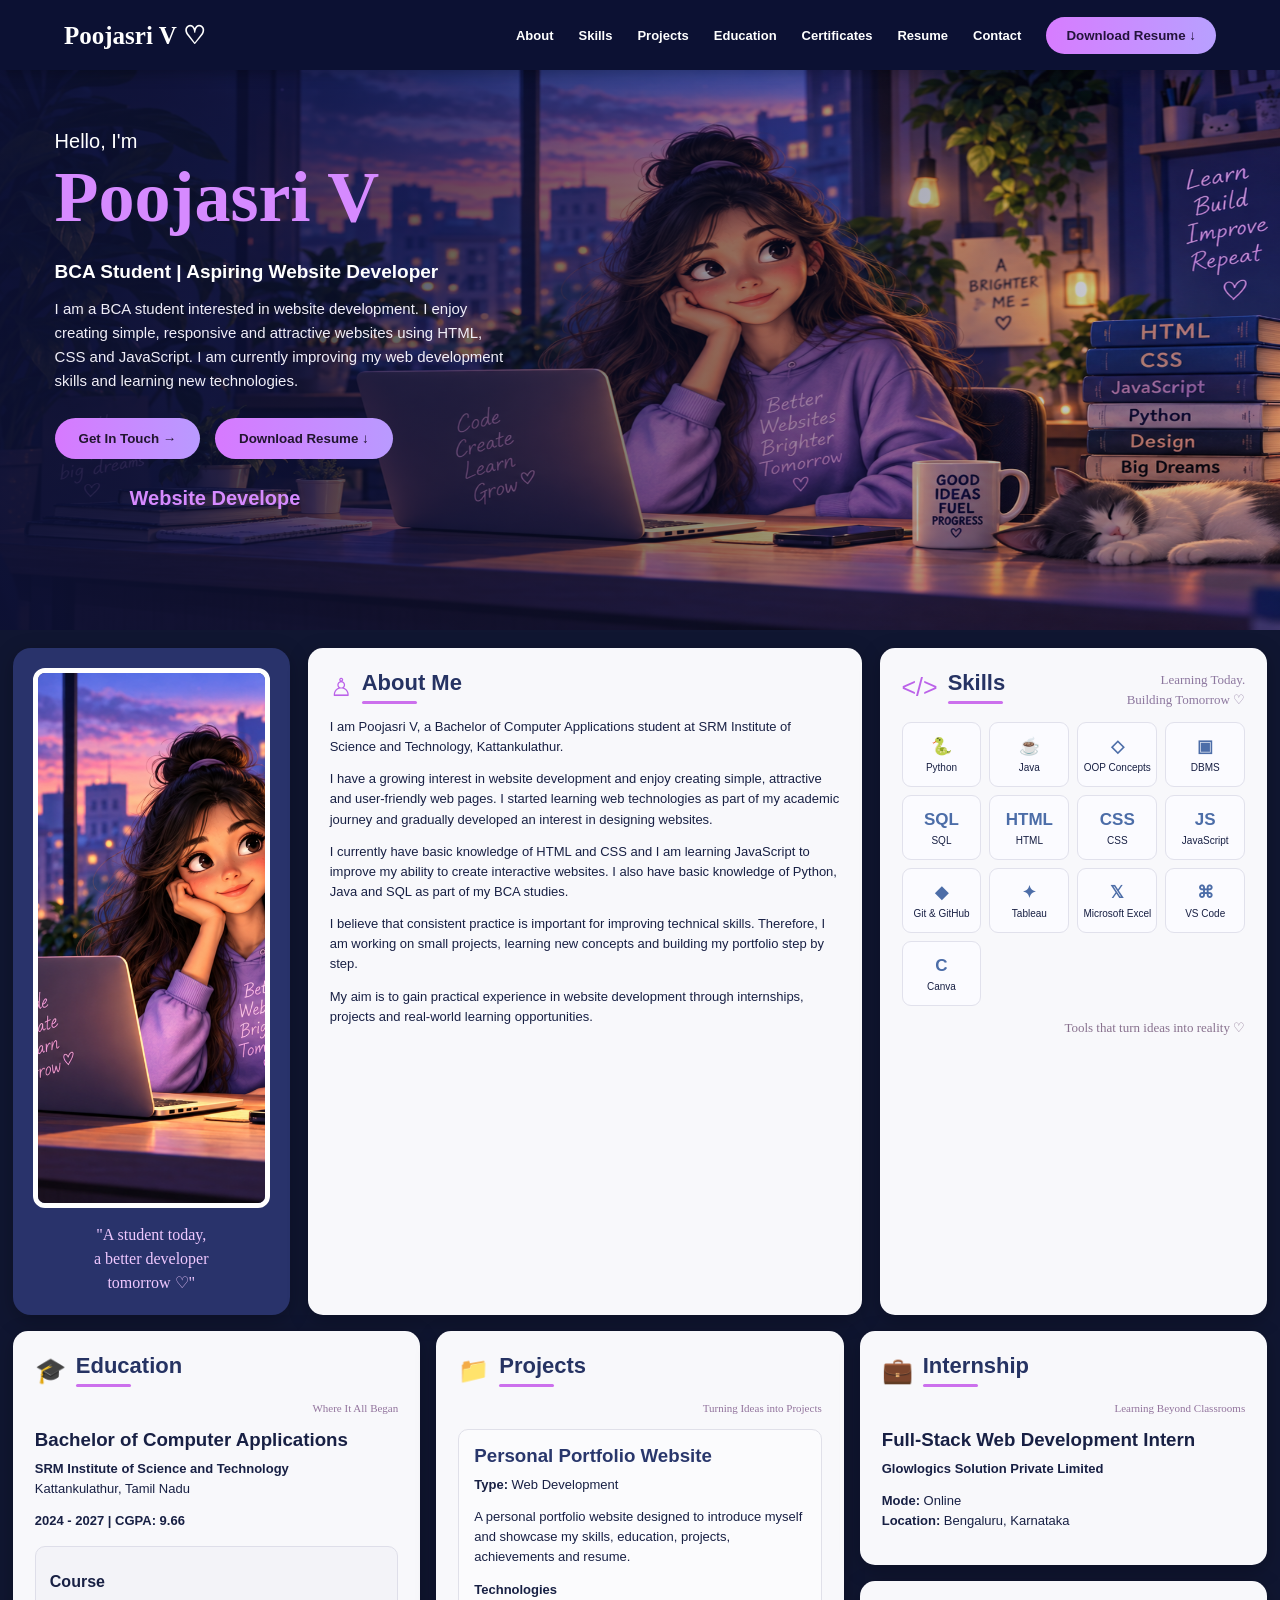
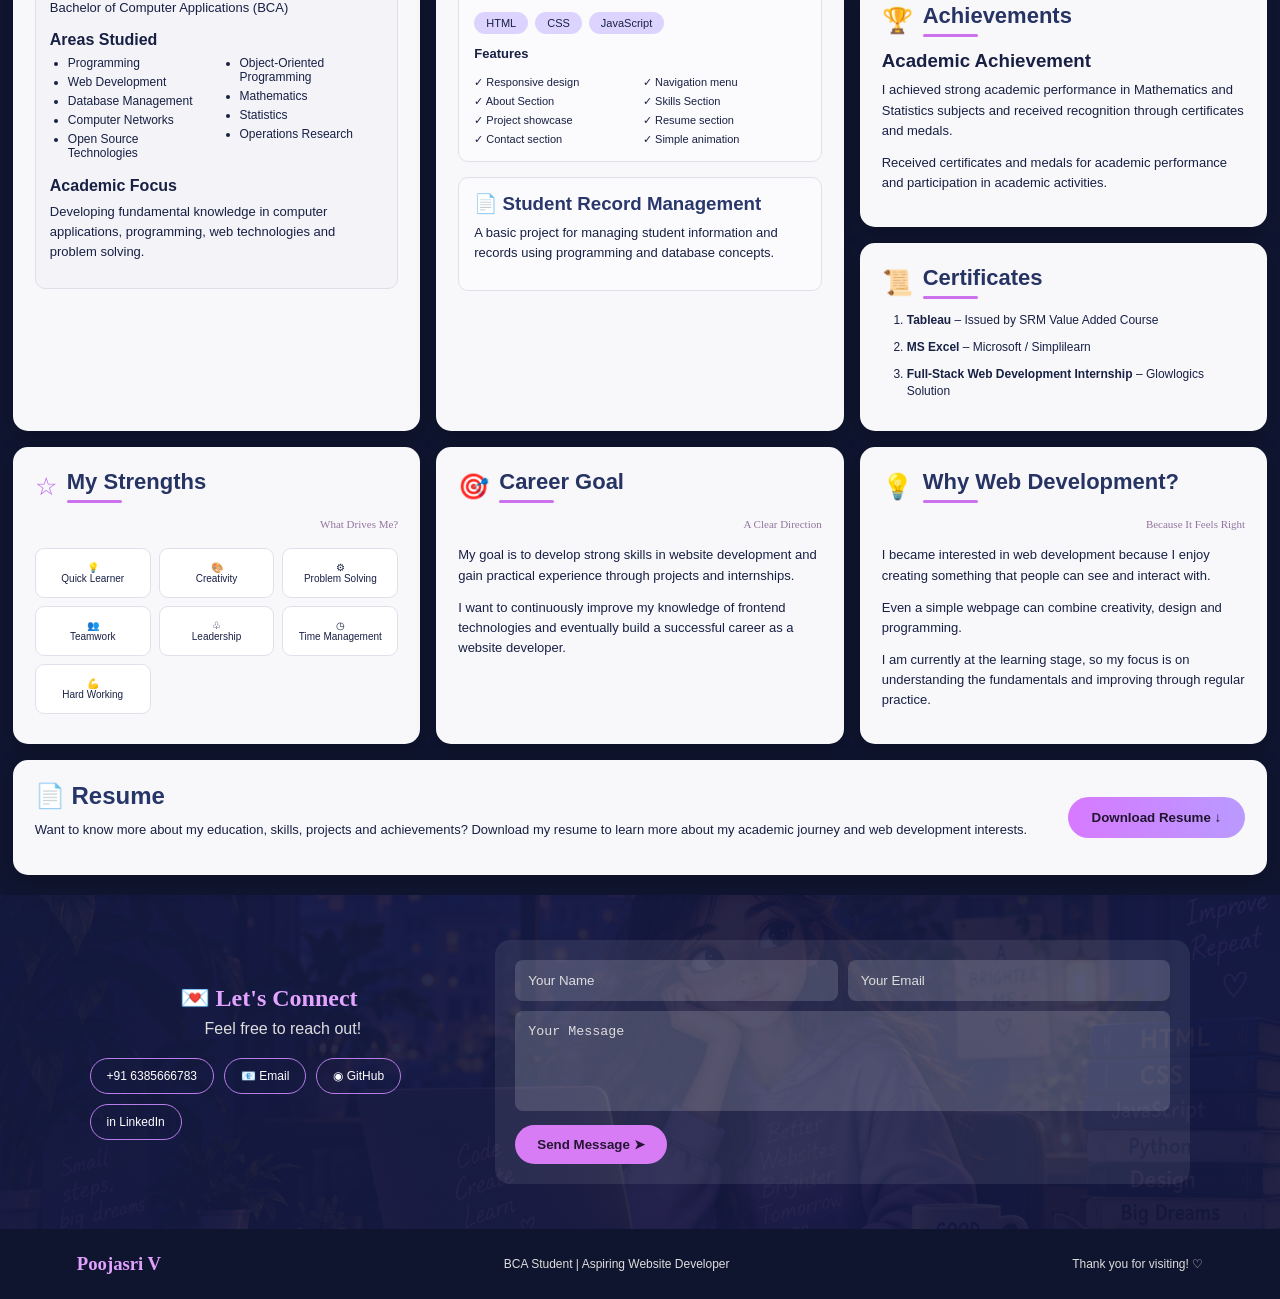
==== index.html @ 92df981e "Rename home.html to index.html" ====
<!DOCTYPE html>
<html lang="en">

<head>
    <meta charset="UTF-8">
    <meta name="viewport" content="width=device-width, initial-scale=1.0">

    <title>Poojasri V | Portfolio</title>

    <link rel="stylesheet" href="home.css">
</head>

<body>

    <!-- ================= NAVBAR ================= -->

    <nav class="nav">

        <h3 class="name">Poojasri V ♡</h3>

        <ul class="topic">

            <li><a href="#about">About</a></li>
            <li><a href="#skills">Skills</a></li>
            <li><a href="#projects">Projects</a></li>
            <li><a href="#education">Education</a></li>
            <li><a href="#certificates">Certificates</a></li>
            <li><a href="#resume">Resume</a></li>
            <li><a href="#contact">Contact</a></li>

            <li>
                <a href="Poojasri_V_resume.pdf" download>
                    <button class="download-btn">
                        Download Resume ↓
                    </button>
                </a>
            </li>

        </ul>

    </nav>


    <!-- ================= HERO ================= -->

  <section class="hero">

        <div class="hero-content">

            <p class="hello">Hello, I'm</p>

            <h1>Poojasri V<span></span></h1><br>

            <h3>BCA Student | Aspiring Website Developer</h3>

            <p class="hero-text">
                I am a BCA student interested in website development.
                I enjoy creating simple, responsive and attractive websites
                using HTML, CSS and JavaScript. I am currently improving my
                web development skills and learning new technologies.
            </p>

            <div class="hero-buttons">

                <a href="#contact">
                    <button class="primary-btn">
                        Get In Touch →
                    </button>
                </a>

                <a href="Poojasri_V_resume.pdf" download>
                    <button class="secondary-btn">
                        Download Resume ↓
                    </button>
                </a>

            </div>
            <br>
            <h3 id="typing-text"></h3>

        </div>

    </section>


    <!-- ================= MAIN CONTENT ================= -->

    <main class="container">


        <!-- ================= ABOUT + SKILLS ================= -->

        <section class="top-grid">

            <!-- ABOUT IMAGE -->

            <div class="image-card">

                <img src="girl.png.png" alt="Poojasri">

                <p>
                    "A student today,<br>
                    a better developer<br>
                    tomorrow ♡"
                </p>

            </div>


            <!-- ABOUT -->

            <div class="card about-card" id="about">

                <div class="section-title">

                    <span>♙</span>

                    <h2>About Me</h2>

                </div>

                <p>
                    I am Poojasri V, a Bachelor of Computer Applications
                    student at SRM Institute of Science and Technology,
                    Kattankulathur.
                </p>

                <p>
                    I have a growing interest in website development and
                    enjoy creating simple, attractive and user-friendly
                    web pages. I started learning web technologies as part
                    of my academic journey and gradually developed an
                    interest in designing websites.
                </p>

                <p>
                    I currently have basic knowledge of HTML and CSS and
                    I am learning JavaScript to improve my ability to
                    create interactive websites. I also have basic
                    knowledge of Python, Java and SQL as part of my
                    BCA studies.
                </p>

                <p>
                    I believe that consistent practice is important for
                    improving technical skills. Therefore, I am working
                    on small projects, learning new concepts and building
                    my portfolio step by step.
                </p>

                <p>
                    My aim is to gain practical experience in website
                    development through internships, projects and
                    real-world learning opportunities.
                </p>

            </div>


            <!-- SKILLS -->

            <div class="card skills-card" id="skills">

                <div class="section-title">

                    <span>&lt;/&gt;</span>

                    <h2>Skills</h2>

                </div>

                <p class="small-heading">
                    Learning Today.<br>
                    Building Tomorrow ♡
                </p>


                <div class="skills-grid">

                    <div class="skill">
                        <b>🐍</b>
                        <span>Python</span>
                    </div>

                    <div class="skill">
                        <b>☕</b>
                        <span>Java</span>
                    </div>

                    <div class="skill">
                        <b>◇</b>
                        <span>OOP Concepts</span>
                    </div>

                    <div class="skill">
                        <b>▣</b>
                        <span>DBMS</span>
                    </div>

                    <div class="skill">
                        <b>SQL</b>
                        <span>SQL</span>
                    </div>

                    <div class="skill">
                        <b>HTML</b>
                        <span>HTML</span>
                    </div>

                    <div class="skill">
                        <b>CSS</b>
                        <span>CSS</span>
                    </div>

                    <div class="skill">
                        <b>JS</b>
                        <span>JavaScript</span>
                    </div>

                    <div class="skill">
                        <b>◆</b>
                        <span>Git & GitHub</span>
                    </div>

                    <div class="skill">
                        <b>✦</b>
                        <span>Tableau</span>
                    </div>

                    <div class="skill">
                        <b>𝕏</b>
                        <span>Microsoft Excel</span>
                    </div>

                    <div class="skill">
                        <b>⌘</b>
                        <span>VS Code</span>
                    </div>

                    <div class="skill">
                        <b>C</b>
                        <span>Canva</span>
                    </div>

                </div>

                <p class="bottom-note">
                    Tools that turn ideas into reality ♡
                </p>

            </div>

        </section>



        <!-- ================= SECOND ROW ================= -->

        <section class="three-grid">


            <!-- EDUCATION -->

            <div class="card education-card" id="education">

                <div class="section-title">

                    <span>🎓</span>

                    <h2>Education</h2>

                </div>

                <p class="quote">
                    Where It All Began
                </p>

                <h3>Bachelor of Computer Applications</h3>

                <p>
                    <b>SRM Institute of Science and Technology</b><br>
                    Kattankulathur, Tamil Nadu
                </p>

                <p>
                    <b>2024 - 2027 | CGPA: 9.66</b>
                </p>


                <div class="inner-box">

                    <h4>Course</h4>

                    <p>
                        Bachelor of Computer Applications (BCA)
                    </p>


                    <h4>Areas Studied</h4>

                    <div class="areas">

                        <ul>
                            <li>Programming</li>
                            <li>Web Development</li>
                            <li>Database Management</li>
                            <li>Computer Networks</li>
                            <li>Open Source Technologies</li>
                        </ul>

                        <ul>
                            <li>Object-Oriented Programming</li>
                            <li>Mathematics</li>
                            <li>Statistics</li>
                            <li>Operations Research</li>
                        </ul>

                    </div>


                    <h4>Academic Focus</h4>

                    <p>
                        Developing fundamental knowledge in computer
                        applications, programming, web technologies
                        and problem solving.
                    </p>

                </div>

            </div>



            <!-- PROJECTS -->

            <div class="card projects-card" id="projects">

                <div class="section-title">

                    <span>📁</span>

                    <h2>Projects</h2>

                </div>

                <p class="quote">
                    Turning Ideas into Projects
                </p>


                <div class="project">

                    <h3>Personal Portfolio Website</h3>

                    <p>
                        <b>Type:</b> Web Development
                    </p>

                    <p>
                        A personal portfolio website designed to
                        introduce myself and showcase my skills,
                        education, projects, achievements and resume.
                    </p>

                    <p>
                        <b>Technologies</b>
                    </p>

                    <div class="tags">

                        <span>HTML</span>
                        <span>CSS</span>
                        <span>JavaScript</span>

                    </div>


                    <p>
                        <b>Features</b>
                    </p>

                    <div class="features">

                        <span>✓ Responsive design</span>
                        <span>✓ Navigation menu</span>
                        <span>✓ About Section</span>
                        <span>✓ Skills Section</span>
                        <span>✓ Project showcase</span>
                        <span>✓ Resume section</span>
                        <span>✓ Contact section</span>
                        <span>✓ Simple animation</span>

                    </div>

                </div>


                <div class="project second-project">

                    <h3>📄 Student Record Management</h3>

                    <p>
                        A basic project for managing student information
                        and records using programming and database concepts.
                    </p>

                </div>

            </div>



            <!-- INTERNSHIP / ACHIEVEMENTS / CERTIFICATES -->

            <div class="right-column">


                <!-- INTERNSHIP -->

                <div class="card">

                    <div class="section-title">

                        <span>💼</span>

                        <h2>Internship</h2>

                    </div>

                    <p class="quote">
                        Learning Beyond Classrooms
                    </p>

                    <h3>Full-Stack Web Development Intern</h3>

                    <p>
                        <b>Glowlogics Solution Private Limited</b>
                    </p>

                    <p>
                        <b>Mode:</b> Online<br>
                        <b>Location:</b> Bengaluru, Karnataka
                    </p>

                </div>


                <!-- ACHIEVEMENTS -->

                <div class="card">

                    <div class="section-title">

                        <span>🏆</span>

                        <h2>Achievements</h2>

                    </div>

                    <h3>Academic Achievement</h3>

                    <p>
                        I achieved strong academic performance in
                        Mathematics and Statistics subjects and received
                        recognition through certificates and medals.
                    </p>

                    <p>
                        Received certificates and medals for academic
                        performance and participation in academic
                        activities.
                    </p>

                </div>


                <!-- CERTIFICATES -->

                <div class="card" id="certificates">

                    <div class="section-title">

                        <span>📜</span>

                        <h2>Certificates</h2>

                    </div>

                    <ol class="certificate-list">

                        <li>
                            <b>Tableau </b> – Issued by SRM Value Added Course
                        </li>

                        <li>
                            <b>MS Excel</b> – Microsoft / Simplilearn
                        </li>

                        <li>
                            <b>Full-Stack Web Development Internship</b> –
                            Glowlogics Solution
                        </li>

                    </ol>

                </div>

            </div>

        </section>



        <!-- ================= THIRD ROW ================= -->

        <section class="three-grid bottom-grid">


            <!-- STRENGTHS -->

            <div class="card">

                <div class="section-title">

                    <span>☆</span>

                    <h2>My Strengths</h2>

                </div>

                <p class="quote">
                    What Drives Me?
                </p>

                <div class="strength-grid">

                    <div>💡<br>Quick Learner</div>

                    <div>🎨<br>Creativity</div>

                    <div>⚙<br>Problem Solving</div>

                    <div>👥<br>Teamwork</div>

                    <div>♧<br>Leadership</div>

                    <div>◷<br>Time Management</div>

                    <div>💪<br>Hard Working</div>

                </div>

            </div>



            <!-- CAREER GOAL -->

            <div class="card">

                <div class="section-title">

                    <span>🎯</span>

                    <h2>Career Goal</h2>

                </div>

                <p class="quote">
                    A Clear Direction
                </p>

                <p>
                    My goal is to develop strong skills in website
                    development and gain practical experience through
                    projects and internships.
                </p>

                <p>
                    I want to continuously improve my knowledge of
                    frontend technologies and eventually build a
                    successful career as a website developer.
                </p>

            </div>



            <!-- WHY WEB DEVELOPMENT -->

            <div class="card">

                <div class="section-title">

                    <span>💡</span>

                    <h2>Why Web Development?</h2>

                </div>

                <p class="quote">
                    Because It Feels Right
                </p>

                <p>
                    I became interested in web development because I
                    enjoy creating something that people can see and
                    interact with.
                </p>

                <p>
                    Even a simple webpage can combine creativity,
                    design and programming.
                </p>

                <p>
                    I am currently at the learning stage, so my focus
                    is on understanding the fundamentals and improving
                    through regular practice.
                </p>

            </div>

        </section>



        <!-- ================= RESUME ================= -->

        <section class="resume-section card" id="resume">

            <div>

                <h2>📄 Resume</h2>

                <p>
                    Want to know more about my education, skills,
                    projects and achievements? Download my resume
                    to learn more about my academic journey and
                    web development interests.
                </p>

            </div>

            <a href="Poojasri_V_resume.pdf" download>

                <button class="primary-btn">
                    Download Resume ↓
                </button>

            </a>

        </section>


    </main>



    <!-- ================= CONTACT ================= -->

    <section class="contact-section" id="contact">

        <div class="contact-container">

            <div class="contact-info">

                <h2>💌 Let's Connect</h2>

                <p>
                    Feel free to reach out!
                </p>

                <div class="social-buttons">

                    <a href="tel:+916385666783">+91 6385666783</a>

                    <a href="poojasri.v.1423@gmail.com">
                        📧 Email
                    </a>

                    <a href="github.com/PoojasriV2007" target="_blank">
                        ◉ GitHub
                    </a>

                    <a href="linkedin.com/in/poojasri-v" target="_blank">
                        in LinkedIn
                    </a>

                </div>

            </div>


        <form class="contact-form" id="ContactForm"
            action="https://formsubmit.co/poojasri.v.1423@gmail.com"
            method="POST">

            <input type="hidden"
            name="_subject"
            value="New Portfolio Contact Message">

            <input type="hidden"
            name="_captcha"
            value="false">

            <input type="hidden"
            name="_next"
            value="http://127.0.0.1:5500/home.html">

            <div class="form-row">

                <input
                type="text"
                name="name"
                placeholder="Your Name"
                required
                >

                <input
                type="email"
                name="email"
                placeholder="Your Email"
                required
                >
            </div>

            <textarea
            name="message"
            placeholder="Your Message"
            required
            ></textarea>

            <button type="submit">
            Send Message ➤
            </button>

            <p id="formStatus"></p>
        </form>

    </section>



    <!-- ================= FOOTER ================= -->

    <footer>

        <h3>Poojasri V</h3>

        <p>
            BCA Student | Aspiring Website Developer
        </p>

        <p>
            Thank you for visiting! ♡
        </p>

    </footer>

<button id="topButton">↑</button>
<script src="res.js"></script>
</body>

</html>
---- home.css ----
/* =====================================
   GENERAL
===================================== */

* {
    margin: 0;
    padding: 0;
    box-sizing: border-box;
}

html {
    scroll-behavior: smooth;
    scroll-padding-top: 80px;
}

body {
    font-family: Arial, sans-serif;
    background: #101631;
    color: #182044;
}


/* =====================================
   NAVIGATION
===================================== */

.nav {
    width: 100%;
    min-height: 70px;

    display: flex;
    align-items: center;
    justify-content: space-between;

    padding: 10px 5%;

    background: rgba(13, 18, 52, 0.97);

    position: sticky;
    top: 0;
    z-index: 1000;

    box-shadow: 0 2px 15px rgba(0, 0, 0, 0.3);
}

.name {
    color: white;
    font-size: 25px;
    font-family: cursive;
    white-space: nowrap;
}

.topic {
    display: flex;
    align-items: center;
    justify-content: center;
    gap: 25px;
    list-style: none;
}

.topic a {
    color: white;
    text-decoration: none;
    font-size: 13px;
    font-weight: bold;
    transition: 0.3s;
}

.topic a:hover {
    color: #d889ff;
}

.download-btn {
    display: inline-block;
    border: none;
    padding: 11px 20px;
    border-radius: 20px;
    background: linear-gradient(90deg, #d77cff, #b8a0ff);
    color: #24143c !important;
    font-weight: bold;
    cursor: pointer;
}


/* =====================================
   HERO
===================================== */

.hero {
    width: 100%;
    min-height: 560px;

    display: flex;
    align-items: center;

    padding: 70px 7%;

    background-image:
        linear-gradient(
            90deg,
            rgba(13, 17, 52, 0.90),
            rgba(13, 17, 52, 0.50),
            rgba(13, 17, 52, 0.12)
        ),
        url("girl.png.png");

    /*
       This shows the complete image.
       It prevents the girl's hair from being cut.
    */
    background-size:100% 100%;
    background-position:center;
    background-repeat: no-repeat;

    color: white;
   
}

.hero-content {
    width: 42%;
    max-width: 520px;
    color: white;
    transform: translate(-35px, -20px);
}

.hello {
    font-size: 20px;
    margin-bottom: 8px;
}

.hero h1 {
    font-size: 72px;
    font-family: cursive;
    color: #d68aff;
    margin-bottom: 10px;
    line-height: 1;
}

.hero h1 span {
    color: #f1a8ff;
}

.hero h3 {
    font-size: 19px;
    margin-bottom: 14px;
}

.hero-text {
    line-height: 1.6;
    font-size: 15px;
    color: #f0eef8;
    max-width: 600px;
}

.hero-buttons {
    margin-top: 25px;
    display: flex;
    gap: 15px;
    flex-wrap: wrap;
}

.primary-btn,
.secondary-btn {
    display: inline-block;
    padding: 13px 24px;
    border-radius: 24px;
    text-decoration: none;
    cursor: pointer;
    font-weight: bold;
    transition: 0.3s;
}

.primary-btn {
    border: none;
    background: linear-gradient(90deg, #d779ff, #b99aff);
    color: #21152f;
}

.secondary-btn {
    border: none;
    background: linear-gradient(90deg, #d779ff, #b99aff);
    color: #21152f;
   
}
/* border: 1px solid #d79aff;
    background: rgba(255, 255, 255, 0.08);
    color: white;*/

.primary-btn:hover,
.secondary-btn:hover {
    transform: translateY(-3px);
}
#typing-text {
    margin-top: 10px;
    margin-left: 75px;
    font-size: 20px;
    color: #d68aff;
    min-height: 30px;

}


/* =====================================
   MAIN CONTAINER
===================================== */

.container {
    width: 98%;
    max-width: 1800px;
    margin: 18px auto;
}


/* =====================================
   CARDS
===================================== */

.card,
.image-card {
    background: #f8f8fb;
    border-radius: 15px;
    padding: 22px;

    box-shadow:
        0 5px 20px rgba(0, 0, 0, 0.25);
}

.card p {
    font-size: 13px;
    line-height: 1.55;
    margin-bottom: 12px;
}

.card h3 {
    margin-bottom: 8px;
}

.card h4 {
    margin: 12px 0 7px;
}


/* =====================================
   SECTION TITLE
===================================== */

.section-title {
    display: flex;
    align-items: center;
    gap: 10px;
    margin-bottom: 13px;
}

.section-title span {
    font-size: 25px;
    color: #bb62e9;
}

.section-title h2 {
    color: #263363;
    font-size: 22px;
}

.section-title h2::after {
    content: "";
    display: block;
    width: 55px;
    height: 3px;
    margin-top: 5px;
    border-radius: 5px;
    background: #cc70ed;
}

.quote {
    color: #92749d;
    font-size: 11px !important;
    font-family: cursive;
    text-align: right;
}
/* =====================================
   TOP GRID
===================================== */

.top-grid {
    width: 100%;

    display: grid;

    grid-template-columns: 1fr 2fr 1.4fr;

    gap: 18px;
}


/* =====================================
   ABOUT IMAGE
===================================== */

.image-card {
    background: #29336b;
    padding: 20px;
    border-radius: 18px;
    text-align: center;
}

.image-card img {
    width: 100%;
    height: 540px;
    object-fit: cover;
    object-position: center;
    display: block;
    border: 5px solid white;
    border-radius: 12px;
}
.image-card p {
    margin-top: 15px;
    color: #efc8ff;
    font-family: cursive;
    line-height: 1.5;
}


/* =====================================
   SKILLS
===================================== */

.skills-card {
    position: relative;
}
.small-heading {
    position: absolute;
    top: 22px;
    right: 22px;

    text-align: right;

    font-family: cursive;
    color: #8d789f;
}

.skills-grid {
    display: grid;
    grid-template-columns: repeat(4, 1fr);
    gap: 8px;
    margin-top: 18px;
}

.skill {
    min-height: 65px;

    border: 1px solid #e1e1ec;
    border-radius: 9px;

    display: flex;
    flex-direction: column;
    justify-content: center;
    align-items: center;

    text-align: center;

    background: #fbfbff;


    font-size: 10px;

    transition: 0.3s;
}

.skill b {
    font-size: 17px;
    color: #4c6da8;
    margin-bottom: 5px;
}

.skill:hover {
    transform: translateY(-4px);
    box-shadow: 0 5px 15px rgba(128, 70, 170, 0.2);
    background: #d792fd;
}

.bottom-note {
    text-align: right;
    font-family: cursive;
    color: #88718e;
    margin-top: 12px;
}




/* =====================================
   THREE COLUMN GRID
===================================== */

.three-grid {
    display: grid;

    grid-template-columns: 1fr 1fr 1fr;

    gap: 16px;

    margin-top: 16px;
}

.right-column {
    display: flex;
    flex-direction: column;
    gap: 16px;
}


/* =====================================
   EDUCATION
===================================== */

.inner-box {
    background: #f3f3f8;

    border: 1px solid #dedee9;

    border-radius: 10px;

    padding: 14px;

    margin-top: 15px;
}

.areas {
    display: grid;
    grid-template-columns: 1fr 1fr;
    gap: 10px;
}

.areas ul {
    padding-left: 18px;
}

.areas li {
    font-size: 12px;
    margin-bottom: 5px;
}


/* =====================================
   PROJECTS
===================================== */

.project {
    border: 1px solid #e0e0e9;

    padding: 15px;

    border-radius: 10px;

    margin-top: 12px;

    background: #fbfbfd;
}

.project h3 {
    color: #29376c;
}

.tags {
    display: flex;
    flex-wrap: wrap;
    gap: 7px;
    margin: 10px 0;
}

.tags span {
    background: #dcd4ff;
    padding: 5px 12px;
    border-radius: 15px;
    font-size: 11px;
}

.features {
    display: grid;
    grid-template-columns: 1fr 1fr;
    gap: 6px;
    font-size: 11px;
}

.second-project {
    margin-top: 15px;
}


/* =====================================
   CERTIFICATES
===================================== */

.certificate-list {
    padding-left: 25px;
}

.certificate-list li {
    font-size: 12px;
    margin-bottom: 10px;
    line-height: 1.4;
}


/* =====================================
   STRENGTHS
===================================== */

.strength-grid {
    display: grid;
    grid-template-columns: repeat(3, 1fr);
    gap: 8px;
    margin-top: 15px;
}

.strength-grid div {
    padding: 13px 5px;

    text-align: center;

    border: 1px solid #e0e0eb;

    border-radius: 9px;

    font-size: 10px;
    background:white;
}
.strength-grid > div:hover {
    background: #d792fd;
    color: black;
    transform: translateY(-5px);
}


/* =====================================
   RESUME
===================================== */

.resume-section {
    margin-top: 16px;

    display: flex;
    align-items: center;
    justify-content: space-between;

    gap: 30px;
}

.resume-section h2 {
    color: #273668;
    margin-bottom: 10px;
}


/* =====================================
   CONTACT
===================================== */

.contact-section {
    width: 100%;

    margin-top: 20px;

    padding: 45px 7%;

    background:
        linear-gradient(
            rgba(20, 25, 65, 0.92),
            rgba(20, 25, 65, 0.92)
        ),
        url("girl.png.png");

    background-size: cover;
    background-position: center;

    color: white;
}

.contact-container {
    max-width: 1400px;

    margin: auto;

    display: grid;

    grid-template-columns: 0.8fr 1.5fr;

    gap: 35px;

    align-items: center;
}

.contact-info h2 {
    color: #e2a4ff;
    font-family: cursive;
    margin-bottom: 8px;
    margin-left: 90px;
}

.contact-info p {
    margin-bottom: 20px;
    color: #ddd;
    margin-left: 115px;
}

.social-buttons {
    display: flex;
    flex-wrap: wrap;
    gap: 10px;
}

.social-buttons a {
    color: white;
    text-decoration: none;

    border: 1px solid #b77ee8;

    padding: 10px 16px;

    border-radius: 20px;

    font-size: 12px;
}

.contact-form {
    background: rgba(255,255,255,0.08);

    padding: 20px;

    border-radius: 15px;
}

.form-row {
    display: grid;

    grid-template-columns: 1fr 1fr;

    gap: 10px;
}

.contact-form input,
.contact-form textarea {
    width: 100%;

    border: none;
    outline: none;

    border-radius: 8px;

    padding: 13px;

    margin-bottom: 10px;

    background: rgba(255,255,255,0.15);

    color: white;
}

.contact-form input::placeholder,
.contact-form textarea::placeholder {
    color: #ddd;
}

.contact-form textarea {
    height: 100px;
    resize: none;
}

.contact-form button {
    padding: 12px 22px;

    border: none;

    border-radius: 20px;

    background: #d77cf5;

    color: #241633;

    font-weight: bold;

    cursor: pointer;
}


/* =====================================
   FOOTER
===================================== */

footer {
    min-height: 70px;

    background: #10152f;

    color: white;

    padding: 18px 6%;

    display: flex;

    justify-content: space-between;

    align-items: center;

    flex-wrap: wrap;
}

footer h3 {
    font-family: cursive;
    color: #e0a1ff;
}

footer p {
    font-size: 12px;
    color: #ddd;
}


/* =====================================
   LARGE SCREEN
===================================== */

@media (min-width: 1400px) {

    .hero {
        min-height: 600px;
        padding-left: 8%;
        padding-right: 8%;
    }

    .hero-content {
        max-width: 650px;
    }

    .hero h1 {
        font-size: 80px;
    }

    .hero-text {
        font-size: 16px;
    }

    .image-card img {
        height: 450px;
    }
}


/* =====================================
   TABLET
===================================== */

@media (max-width: 1100px) {

    .topic {
        gap: 15px;
    }

    .topic li:nth-child(6),
    .topic li:nth-child(7) {
        display: none;
    }

    .top-grid {
        grid-template-columns: 1fr 1.5fr;
    }

    .skills-card {
        grid-column: span 2;
    }

    .image-card img {
        height: 380px;
    }
}


/* =====================================
   SMALL TABLET
===================================== */

@media (max-width: 800px) {

    .nav {
        height: auto;
        padding: 15px;
        flex-direction: column;
        gap: 15px;
    }

    .topic {
        flex-wrap: wrap;
        justify-content: center;
    }

    .hero {
        min-height: 550px;
        padding: 50px 7%;

        background-size: 100% 100%;
        background-position: center;
    }

    .hero-content {
        width: 60%;
    }

    .hero h1 {
        font-size: 50px;
    }

    .top-grid,
    .three-grid {
        grid-template-columns: 1fr;
    }

    .skills-card {
        grid-column: auto;
    }

    .image-card img {
        height: auto;
        max-height: 500px;
        object-fit: contain;
    }

    .contact-container {
        grid-template-columns: 1fr;
    }
}


/* =====================================
   MOBILE
===================================== */

@media (max-width: 500px) {

    .name {
        font-size: 22px;
    }

    .topic {
        gap: 10px;
    }

    .topic a {
        font-size: 11px;
    }

    .hero {
        min-height: 520px;
        padding: 40px 6%;

        background-size: 100% 100%;
    }

    .hero-content {
        width: 70%;
    }

    .hero h1 {
        font-size: 42px;
    }

    .hero h3 {
        font-size: 15px;
    }

    .hero-text {
        font-size: 12px;
    }

    .hero-buttons {
        flex-direction: column;
        align-items: flex-start;
    }

    .skills-grid {
        grid-template-columns: repeat(2, 1fr);
    }

    .strength-grid {
        grid-template-columns: repeat(2, 1fr);
    }

    .features {
        grid-template-columns: 1fr;
    }

    .areas {
        grid-template-columns: 1fr;
    }

    .form-row {
        grid-template-columns: 1fr;
    }

    .resume-section {
        flex-direction: column;
        align-items: flex-start;
    }

    footer {
        flex-direction: column;
        gap: 8px;
        text-align: center;
    }
}

.nav a.active {
    color: #d68aff;
}

.nav-scrolled {
    box-shadow: 0 3px 15px rgba(0, 0, 0, 0.2);
}

.reveal {
    opacity: 0;
    transform: translateY(30px);
    transition: all 0.7s ease;
}

.reveal.show {
    opacity: 1;
    transform: translateY(0);
}

#topButton {
    display: none;
    position: fixed;
    right: 25px;
    bottom: 25px;
    width: 45px;
    height: 45px;
    border: none;
    border-radius: 50%;
    background: #29336b;
    color: white;
    font-size: 22px;
    cursor: pointer;
    z-index: 1000;
}

#topButton:hover {
    background: #6b4bbd;
}
* {
    cursor: pointer;
}
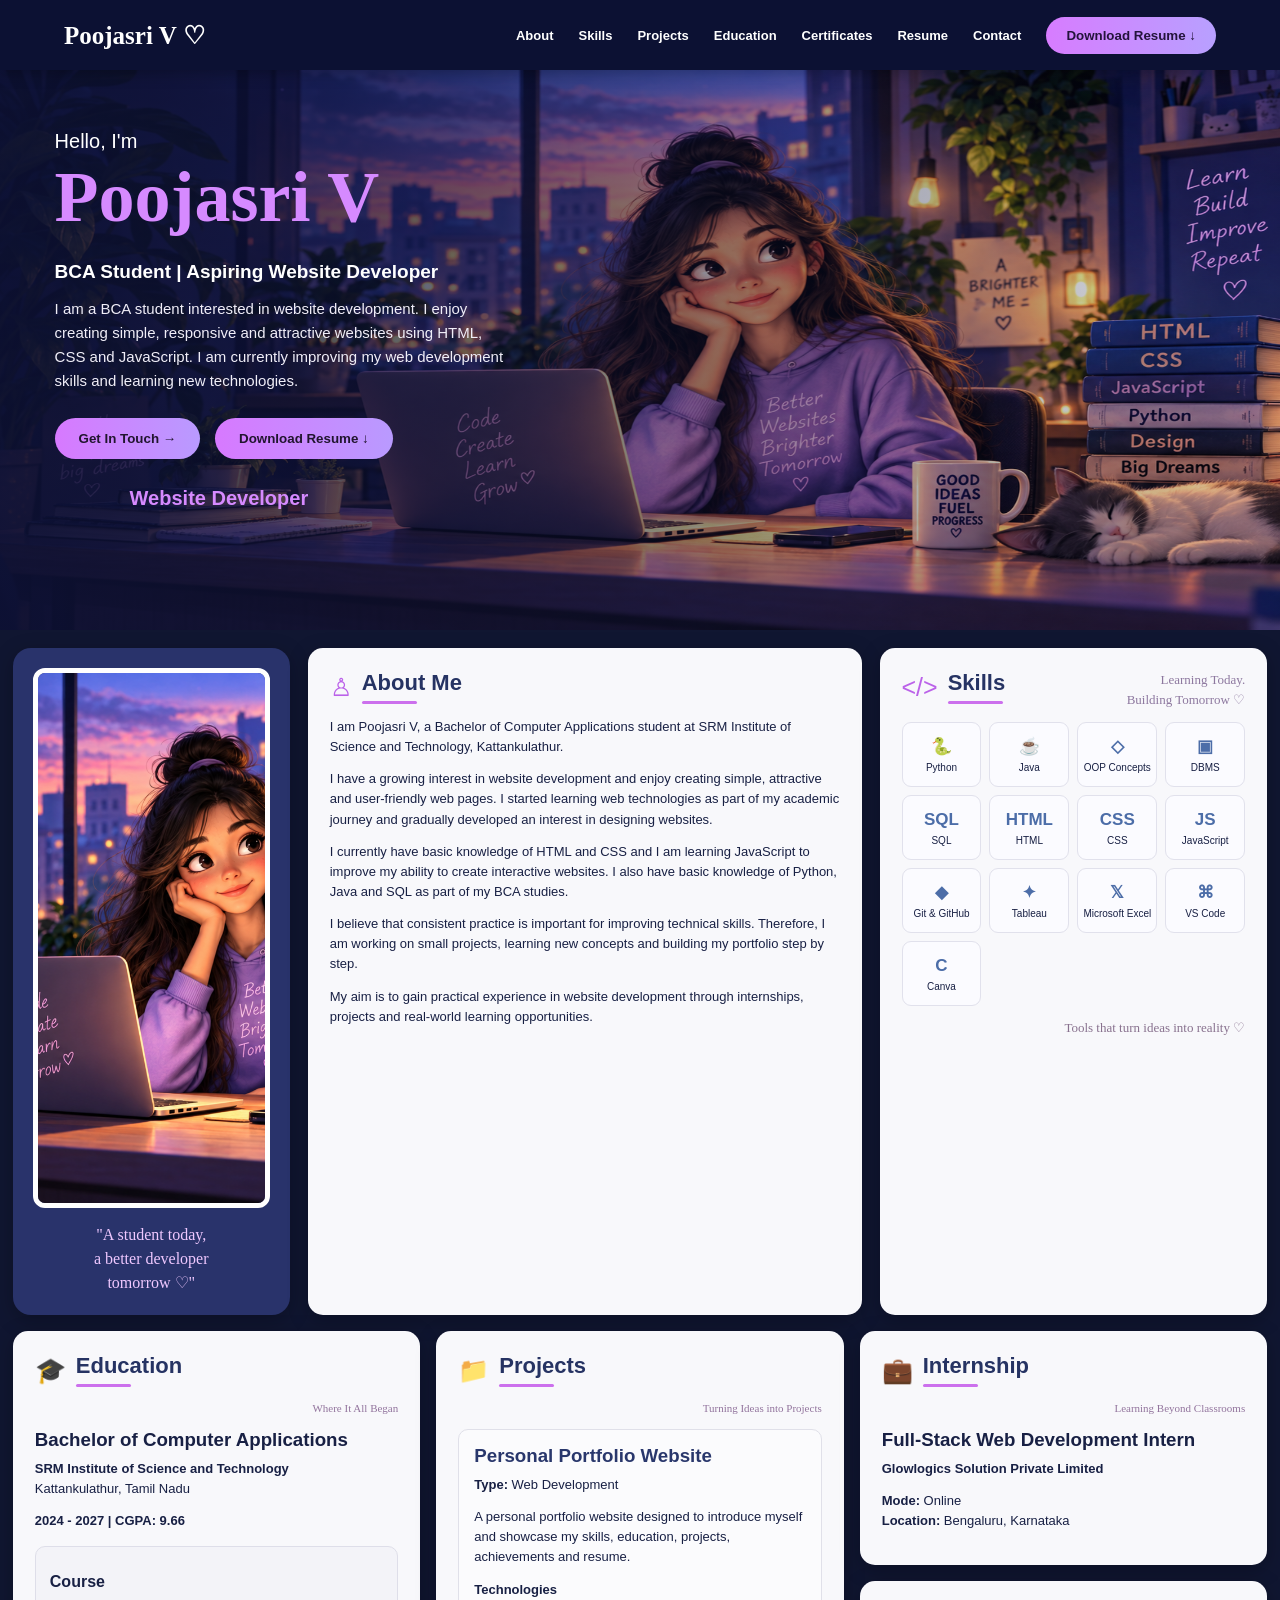
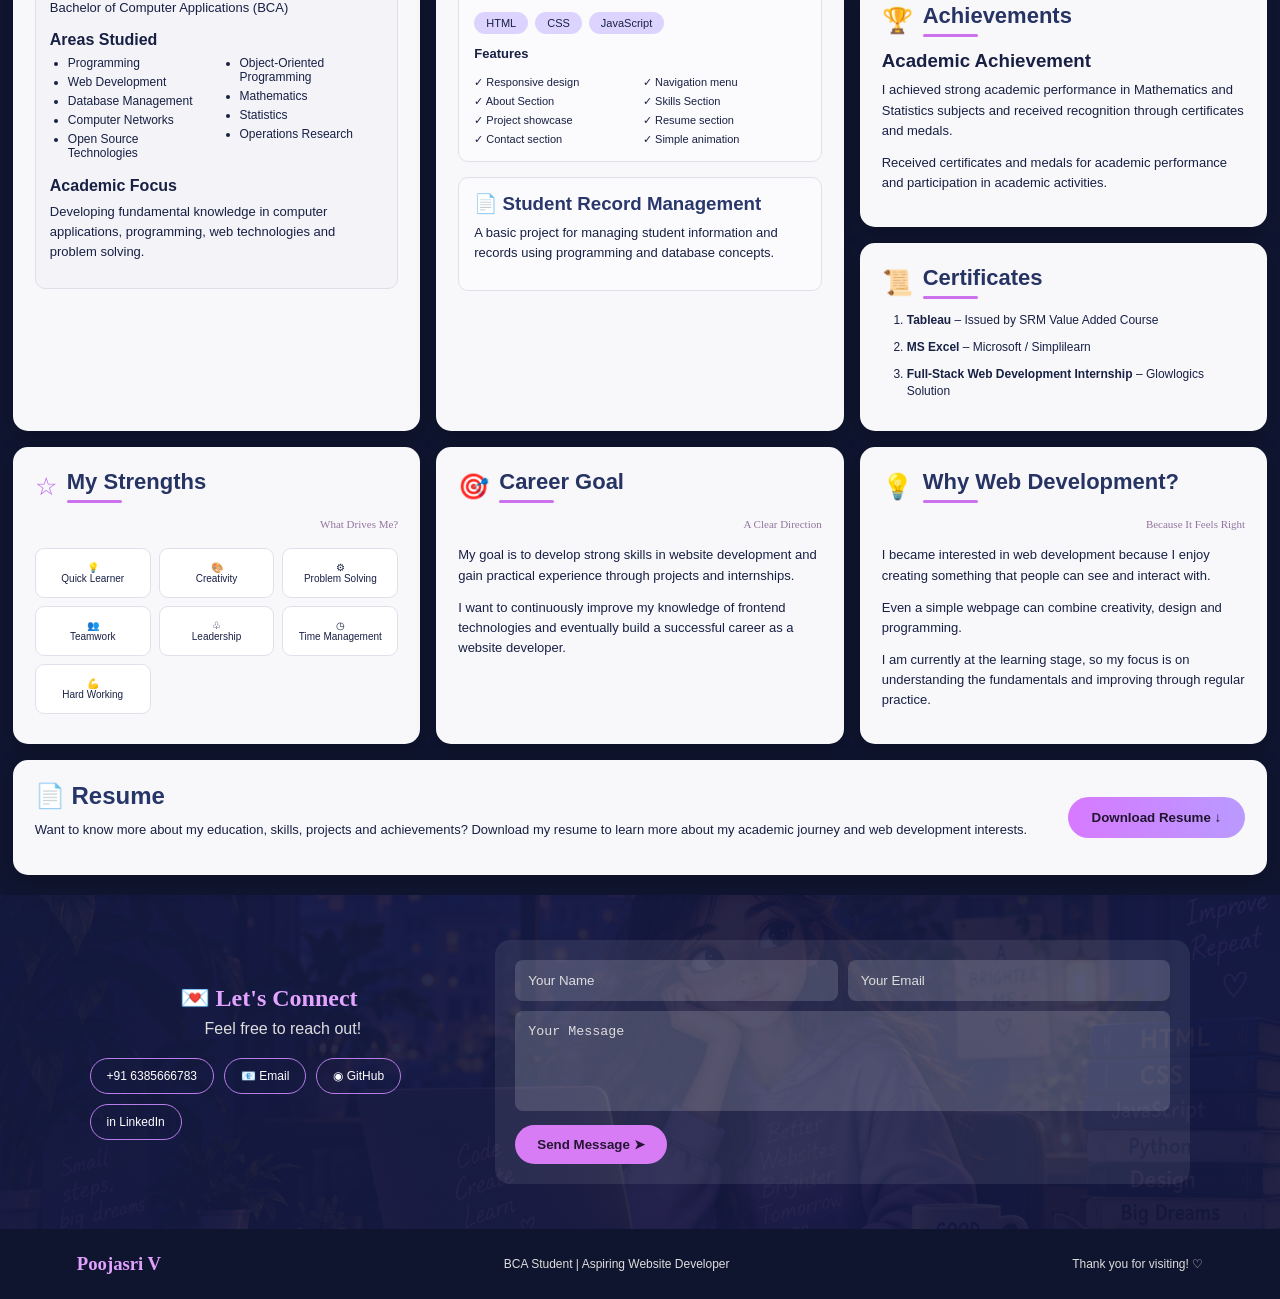
==== commit aff8c2ca: "Update index.html change home.css to style.css in link tag." ====
--- a/index.html
+++ b/index.html
@@ -7,7 +7,7 @@
 
     <title>Poojasri V | Portfolio</title>
 
-    <link rel="stylesheet" href="home.css">
+    <link rel="stylesheet" href="style.css">
 </head>
 
 <body>
--- a/style.css
+++ b/style.css
@@ -0,0 +1,951 @@
+/* =====================================
+   GENERAL
+===================================== */
+
+* {
+    margin: 0;
+    padding: 0;
+    box-sizing: border-box;
+}
+
+html {
+    scroll-behavior: smooth;
+    scroll-padding-top: 80px;
+}
+
+body {
+    font-family: Arial, sans-serif;
+    background: #101631;
+    color: #182044;
+}
+
+
+/* =====================================
+   NAVIGATION
+===================================== */
+
+.nav {
+    width: 100%;
+    min-height: 70px;
+
+    display: flex;
+    align-items: center;
+    justify-content: space-between;
+
+    padding: 10px 5%;
+
+    background: rgba(13, 18, 52, 0.97);
+
+    position: sticky;
+    top: 0;
+    z-index: 1000;
+
+    box-shadow: 0 2px 15px rgba(0, 0, 0, 0.3);
+}
+
+.name {
+    color: white;
+    font-size: 25px;
+    font-family: cursive;
+    white-space: nowrap;
+}
+
+.topic {
+    display: flex;
+    align-items: center;
+    justify-content: center;
+    gap: 25px;
+    list-style: none;
+}
+
+.topic a {
+    color: white;
+    text-decoration: none;
+    font-size: 13px;
+    font-weight: bold;
+    transition: 0.3s;
+}
+
+.topic a:hover {
+    color: #d889ff;
+}
+
+.download-btn {
+    display: inline-block;
+    border: none;
+    padding: 11px 20px;
+    border-radius: 20px;
+    background: linear-gradient(90deg, #d77cff, #b8a0ff);
+    color: #24143c !important;
+    font-weight: bold;
+    cursor: pointer;
+}
+
+
+/* =====================================
+   HERO
+===================================== */
+
+.hero {
+    width: 100%;
+    min-height: 560px;
+
+    display: flex;
+    align-items: center;
+
+    padding: 70px 7%;
+
+    background-image:
+        linear-gradient(
+            90deg,
+            rgba(13, 17, 52, 0.90),
+            rgba(13, 17, 52, 0.50),
+            rgba(13, 17, 52, 0.12)
+        ),
+        url("girl.png.png");
+
+    /*
+       This shows the complete image.
+       It prevents the girl's hair from being cut.
+    */
+    background-size:100% 100%;
+    background-position:center;
+    background-repeat: no-repeat;
+
+    color: white;
+   
+}
+
+.hero-content {
+    width: 42%;
+    max-width: 520px;
+    color: white;
+    transform: translate(-35px, -20px);
+}
+
+.hello {
+    font-size: 20px;
+    margin-bottom: 8px;
+}
+
+.hero h1 {
+    font-size: 72px;
+    font-family: cursive;
+    color: #d68aff;
+    margin-bottom: 10px;
+    line-height: 1;
+}
+
+.hero h1 span {
+    color: #f1a8ff;
+}
+
+.hero h3 {
+    font-size: 19px;
+    margin-bottom: 14px;
+}
+
+.hero-text {
+    line-height: 1.6;
+    font-size: 15px;
+    color: #f0eef8;
+    max-width: 600px;
+}
+
+.hero-buttons {
+    margin-top: 25px;
+    display: flex;
+    gap: 15px;
+    flex-wrap: wrap;
+}
+
+.primary-btn,
+.secondary-btn {
+    display: inline-block;
+    padding: 13px 24px;
+    border-radius: 24px;
+    text-decoration: none;
+    cursor: pointer;
+    font-weight: bold;
+    transition: 0.3s;
+}
+
+.primary-btn {
+    border: none;
+    background: linear-gradient(90deg, #d779ff, #b99aff);
+    color: #21152f;
+}
+
+.secondary-btn {
+    border: none;
+    background: linear-gradient(90deg, #d779ff, #b99aff);
+    color: #21152f;
+   
+}
+/* border: 1px solid #d79aff;
+    background: rgba(255, 255, 255, 0.08);
+    color: white;*/
+
+.primary-btn:hover,
+.secondary-btn:hover {
+    transform: translateY(-3px);
+}
+#typing-text {
+    margin-top: 10px;
+    margin-left: 75px;
+    font-size: 20px;
+    color: #d68aff;
+    min-height: 30px;
+
+}
+
+
+/* =====================================
+   MAIN CONTAINER
+===================================== */
+
+.container {
+    width: 98%;
+    max-width: 1800px;
+    margin: 18px auto;
+}
+
+
+/* =====================================
+   CARDS
+===================================== */
+
+.card,
+.image-card {
+    background: #f8f8fb;
+    border-radius: 15px;
+    padding: 22px;
+
+    box-shadow:
+        0 5px 20px rgba(0, 0, 0, 0.25);
+}
+
+.card p {
+    font-size: 13px;
+    line-height: 1.55;
+    margin-bottom: 12px;
+}
+
+.card h3 {
+    margin-bottom: 8px;
+}
+
+.card h4 {
+    margin: 12px 0 7px;
+}
+
+
+/* =====================================
+   SECTION TITLE
+===================================== */
+
+.section-title {
+    display: flex;
+    align-items: center;
+    gap: 10px;
+    margin-bottom: 13px;
+}
+
+.section-title span {
+    font-size: 25px;
+    color: #bb62e9;
+}
+
+.section-title h2 {
+    color: #263363;
+    font-size: 22px;
+}
+
+.section-title h2::after {
+    content: "";
+    display: block;
+    width: 55px;
+    height: 3px;
+    margin-top: 5px;
+    border-radius: 5px;
+    background: #cc70ed;
+}
+
+.quote {
+    color: #92749d;
+    font-size: 11px !important;
+    font-family: cursive;
+    text-align: right;
+}
+/* =====================================
+   TOP GRID
+===================================== */
+
+.top-grid {
+    width: 100%;
+
+    display: grid;
+
+    grid-template-columns: 1fr 2fr 1.4fr;
+
+    gap: 18px;
+}
+
+
+/* =====================================
+   ABOUT IMAGE
+===================================== */
+
+.image-card {
+    background: #29336b;
+    padding: 20px;
+    border-radius: 18px;
+    text-align: center;
+}
+
+.image-card img {
+    width: 100%;
+    height: 540px;
+    object-fit: cover;
+    object-position: center;
+    display: block;
+    border: 5px solid white;
+    border-radius: 12px;
+}
+.image-card p {
+    margin-top: 15px;
+    color: #efc8ff;
+    font-family: cursive;
+    line-height: 1.5;
+}
+
+
+/* =====================================
+   SKILLS
+===================================== */
+
+.skills-card {
+    position: relative;
+}
+.small-heading {
+    position: absolute;
+    top: 22px;
+    right: 22px;
+
+    text-align: right;
+
+    font-family: cursive;
+    color: #8d789f;
+}
+
+.skills-grid {
+    display: grid;
+    grid-template-columns: repeat(4, 1fr);
+    gap: 8px;
+    margin-top: 18px;
+}
+
+.skill {
+    min-height: 65px;
+
+    border: 1px solid #e1e1ec;
+    border-radius: 9px;
+
+    display: flex;
+    flex-direction: column;
+    justify-content: center;
+    align-items: center;
+
+    text-align: center;
+
+    background: #fbfbff;
+
+
+    font-size: 10px;
+
+    transition: 0.3s;
+}
+
+.skill b {
+    font-size: 17px;
+    color: #4c6da8;
+    margin-bottom: 5px;
+}
+
+.skill:hover {
+    transform: translateY(-4px);
+    box-shadow: 0 5px 15px rgba(128, 70, 170, 0.2);
+    background: #d792fd;
+}
+
+.bottom-note {
+    text-align: right;
+    font-family: cursive;
+    color: #88718e;
+    margin-top: 12px;
+}
+
+
+
+
+/* =====================================
+   THREE COLUMN GRID
+===================================== */
+
+.three-grid {
+    display: grid;
+
+    grid-template-columns: 1fr 1fr 1fr;
+
+    gap: 16px;
+
+    margin-top: 16px;
+}
+
+.right-column {
+    display: flex;
+    flex-direction: column;
+    gap: 16px;
+}
+
+
+/* =====================================
+   EDUCATION
+===================================== */
+
+.inner-box {
+    background: #f3f3f8;
+
+    border: 1px solid #dedee9;
+
+    border-radius: 10px;
+
+    padding: 14px;
+
+    margin-top: 15px;
+}
+
+.areas {
+    display: grid;
+    grid-template-columns: 1fr 1fr;
+    gap: 10px;
+}
+
+.areas ul {
+    padding-left: 18px;
+}
+
+.areas li {
+    font-size: 12px;
+    margin-bottom: 5px;
+}
+
+
+/* =====================================
+   PROJECTS
+===================================== */
+
+.project {
+    border: 1px solid #e0e0e9;
+
+    padding: 15px;
+
+    border-radius: 10px;
+
+    margin-top: 12px;
+
+    background: #fbfbfd;
+}
+
+.project h3 {
+    color: #29376c;
+}
+
+.tags {
+    display: flex;
+    flex-wrap: wrap;
+    gap: 7px;
+    margin: 10px 0;
+}
+
+.tags span {
+    background: #dcd4ff;
+    padding: 5px 12px;
+    border-radius: 15px;
+    font-size: 11px;
+}
+
+.features {
+    display: grid;
+    grid-template-columns: 1fr 1fr;
+    gap: 6px;
+    font-size: 11px;
+}
+
+.second-project {
+    margin-top: 15px;
+}
+
+
+/* =====================================
+   CERTIFICATES
+===================================== */
+
+.certificate-list {
+    padding-left: 25px;
+}
+
+.certificate-list li {
+    font-size: 12px;
+    margin-bottom: 10px;
+    line-height: 1.4;
+}
+
+
+/* =====================================
+   STRENGTHS
+===================================== */
+
+.strength-grid {
+    display: grid;
+    grid-template-columns: repeat(3, 1fr);
+    gap: 8px;
+    margin-top: 15px;
+}
+
+.strength-grid div {
+    padding: 13px 5px;
+
+    text-align: center;
+
+    border: 1px solid #e0e0eb;
+
+    border-radius: 9px;
+
+    font-size: 10px;
+    background:white;
+}
+.strength-grid > div:hover {
+    background: #d792fd;
+    color: black;
+    transform: translateY(-5px);
+}
+
+
+/* =====================================
+   RESUME
+===================================== */
+
+.resume-section {
+    margin-top: 16px;
+
+    display: flex;
+    align-items: center;
+    justify-content: space-between;
+
+    gap: 30px;
+}
+
+.resume-section h2 {
+    color: #273668;
+    margin-bottom: 10px;
+}
+
+
+/* =====================================
+   CONTACT
+===================================== */
+
+.contact-section {
+    width: 100%;
+
+    margin-top: 20px;
+
+    padding: 45px 7%;
+
+    background:
+        linear-gradient(
+            rgba(20, 25, 65, 0.92),
+            rgba(20, 25, 65, 0.92)
+        ),
+        url("girl.png.png");
+
+    background-size: cover;
+    background-position: center;
+
+    color: white;
+}
+
+.contact-container {
+    max-width: 1400px;
+
+    margin: auto;
+
+    display: grid;
+
+    grid-template-columns: 0.8fr 1.5fr;
+
+    gap: 35px;
+
+    align-items: center;
+}
+
+.contact-info h2 {
+    color: #e2a4ff;
+    font-family: cursive;
+    margin-bottom: 8px;
+    margin-left: 90px;
+}
+
+.contact-info p {
+    margin-bottom: 20px;
+    color: #ddd;
+    margin-left: 115px;
+}
+
+.social-buttons {
+    display: flex;
+    flex-wrap: wrap;
+    gap: 10px;
+}
+
+.social-buttons a {
+    color: white;
+    text-decoration: none;
+
+    border: 1px solid #b77ee8;
+
+    padding: 10px 16px;
+
+    border-radius: 20px;
+
+    font-size: 12px;
+}
+
+.contact-form {
+    background: rgba(255,255,255,0.08);
+
+    padding: 20px;
+
+    border-radius: 15px;
+}
+
+.form-row {
+    display: grid;
+
+    grid-template-columns: 1fr 1fr;
+
+    gap: 10px;
+}
+
+.contact-form input,
+.contact-form textarea {
+    width: 100%;
+
+    border: none;
+    outline: none;
+
+    border-radius: 8px;
+
+    padding: 13px;
+
+    margin-bottom: 10px;
+
+    background: rgba(255,255,255,0.15);
+
+    color: white;
+}
+
+.contact-form input::placeholder,
+.contact-form textarea::placeholder {
+    color: #ddd;
+}
+
+.contact-form textarea {
+    height: 100px;
+    resize: none;
+}
+
+.contact-form button {
+    padding: 12px 22px;
+
+    border: none;
+
+    border-radius: 20px;
+
+    background: #d77cf5;
+
+    color: #241633;
+
+    font-weight: bold;
+
+    cursor: pointer;
+}
+
+
+/* =====================================
+   FOOTER
+===================================== */
+
+footer {
+    min-height: 70px;
+
+    background: #10152f;
+
+    color: white;
+
+    padding: 18px 6%;
+
+    display: flex;
+
+    justify-content: space-between;
+
+    align-items: center;
+
+    flex-wrap: wrap;
+}
+
+footer h3 {
+    font-family: cursive;
+    color: #e0a1ff;
+}
+
+footer p {
+    font-size: 12px;
+    color: #ddd;
+}
+
+
+/* =====================================
+   LARGE SCREEN
+===================================== */
+
+@media (min-width: 1400px) {
+
+    .hero {
+        min-height: 600px;
+        padding-left: 8%;
+        padding-right: 8%;
+    }
+
+    .hero-content {
+        max-width: 650px;
+    }
+
+    .hero h1 {
+        font-size: 80px;
+    }
+
+    .hero-text {
+        font-size: 16px;
+    }
+
+    .image-card img {
+        height: 450px;
+    }
+}
+
+
+/* =====================================
+   TABLET
+===================================== */
+
+@media (max-width: 1100px) {
+
+    .topic {
+        gap: 15px;
+    }
+
+    .topic li:nth-child(6),
+    .topic li:nth-child(7) {
+        display: none;
+    }
+
+    .top-grid {
+        grid-template-columns: 1fr 1.5fr;
+    }
+
+    .skills-card {
+        grid-column: span 2;
+    }
+
+    .image-card img {
+        height: 380px;
+    }
+}
+
+
+/* =====================================
+   SMALL TABLET
+===================================== */
+
+@media (max-width: 800px) {
+
+    .nav {
+        height: auto;
+        padding: 15px;
+        flex-direction: column;
+        gap: 15px;
+    }
+
+    .topic {
+        flex-wrap: wrap;
+        justify-content: center;
+    }
+
+    .hero {
+        min-height: 550px;
+        padding: 50px 7%;
+
+        background-size: 100% 100%;
+        background-position: center;
+    }
+
+    .hero-content {
+        width: 60%;
+    }
+
+    .hero h1 {
+        font-size: 50px;
+    }
+
+    .top-grid,
+    .three-grid {
+        grid-template-columns: 1fr;
+    }
+
+    .skills-card {
+        grid-column: auto;
+    }
+
+    .image-card img {
+        height: auto;
+        max-height: 500px;
+        object-fit: contain;
+    }
+
+    .contact-container {
+        grid-template-columns: 1fr;
+    }
+}
+
+
+/* =====================================
+   MOBILE
+===================================== */
+
+@media (max-width: 500px) {
+
+    .name {
+        font-size: 22px;
+    }
+
+    .topic {
+        gap: 10px;
+    }
+
+    .topic a {
+        font-size: 11px;
+    }
+
+    .hero {
+        min-height: 520px;
+        padding: 40px 6%;
+
+        background-size: 100% 100%;
+    }
+
+    .hero-content {
+        width: 70%;
+    }
+
+    .hero h1 {
+        font-size: 42px;
+    }
+
+    .hero h3 {
+        font-size: 15px;
+    }
+
+    .hero-text {
+        font-size: 12px;
+    }
+
+    .hero-buttons {
+        flex-direction: column;
+        align-items: flex-start;
+    }
+
+    .skills-grid {
+        grid-template-columns: repeat(2, 1fr);
+    }
+
+    .strength-grid {
+        grid-template-columns: repeat(2, 1fr);
+    }
+
+    .features {
+        grid-template-columns: 1fr;
+    }
+
+    .areas {
+        grid-template-columns: 1fr;
+    }
+
+    .form-row {
+        grid-template-columns: 1fr;
+    }
+
+    .resume-section {
+        flex-direction: column;
+        align-items: flex-start;
+    }
+
+    footer {
+        flex-direction: column;
+        gap: 8px;
+        text-align: center;
+    }
+}
+
+.nav a.active {
+    color: #d68aff;
+}
+
+.nav-scrolled {
+    box-shadow: 0 3px 15px rgba(0, 0, 0, 0.2);
+}
+
+.reveal {
+    opacity: 0;
+    transform: translateY(30px);
+    transition: all 0.7s ease;
+}
+
+.reveal.show {
+    opacity: 1;
+    transform: translateY(0);
+}
+
+#topButton {
+    display: none;
+    position: fixed;
+    right: 25px;
+    bottom: 25px;
+    width: 45px;
+    height: 45px;
+    border: none;
+    border-radius: 50%;
+    background: #29336b;
+    color: white;
+    font-size: 22px;
+    cursor: pointer;
+    z-index: 1000;
+}
+
+#topButton:hover {
+    background: #6b4bbd;
+}
+* {
+    cursor: pointer;
+}
